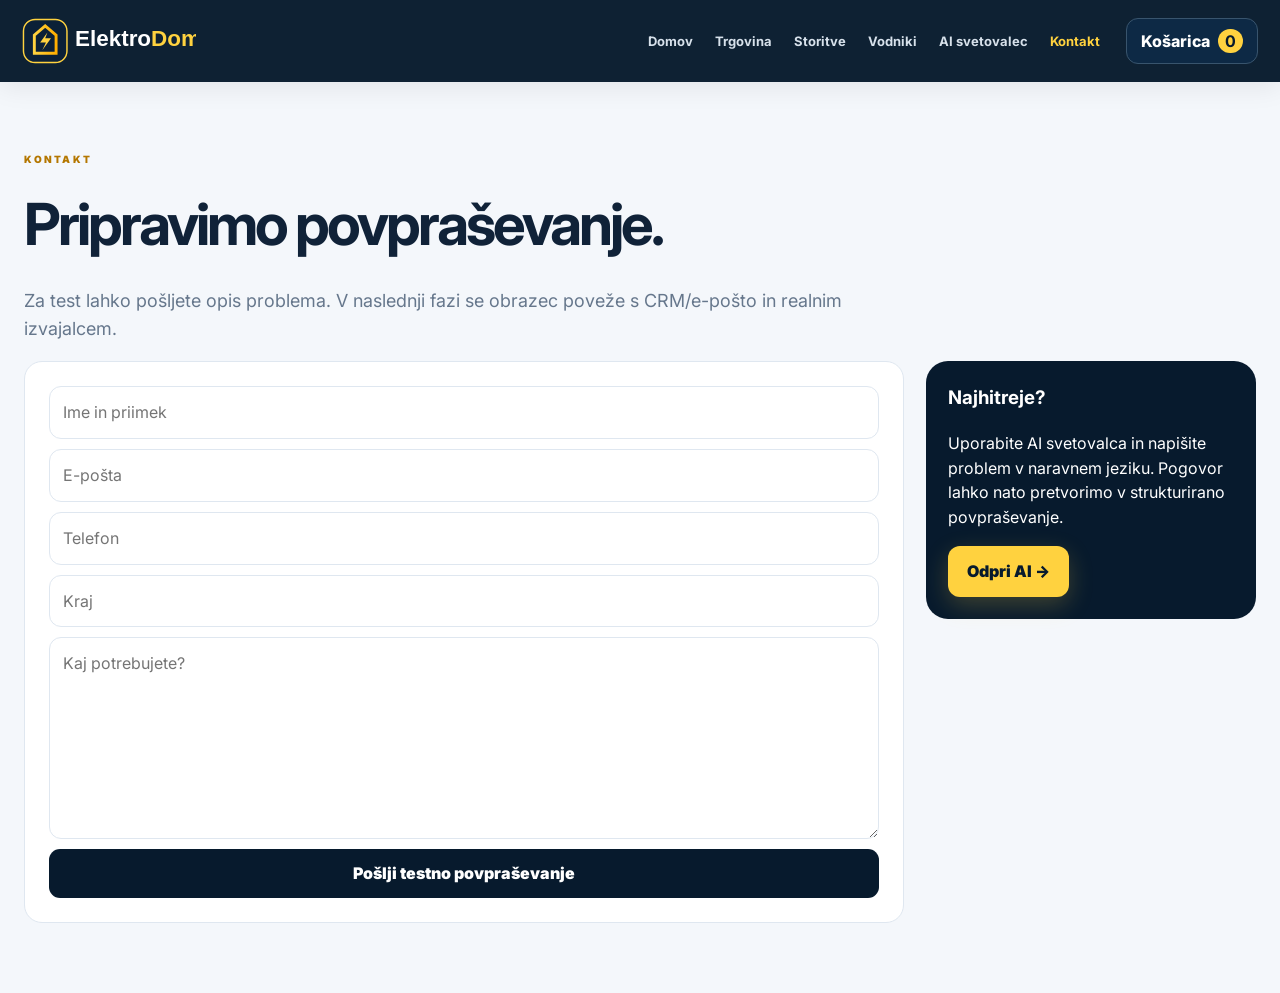
==== kontakt.html @ d9be1b2b "Add files via upload" ====
<!doctype html><html lang="sl"><head><meta charset="utf-8"><meta name="viewport" content="width=device-width,initial-scale=1"><title>Kontakt in povpraševanje — ElektroDom</title><link rel="stylesheet" href="styles.css"></head><body><header class="nav"><a class="brand" href="index.html"><img src="logo.svg" alt="ElektroDom"></a><nav><a href="index.html">Domov</a><a href="trgovina.html">Trgovina</a><a href="storitve.html">Storitve</a><a href="vodniki.html">Vodniki</a><a href="svetovalec.html">AI svetovalec</a><a class="active" href="kontakt.html">Kontakt</a></nav><button class="cartbtn" id="cartButton">Košarica <b id="cartCount">0</b></button></header><main class="page"><div class="eyebrow">KONTAKT</div><h1>Pripravimo povpraševanje.</h1><p class="lead">Za test lahko pošljete opis problema. V naslednji fazi se obrazec poveže s CRM/e-pošto in realnim izvajalcem.</p><div class="assistant-wrap"><form id="leadForm" class="leadbox"><input placeholder="Ime in priimek" required><input type="email" placeholder="E-pošta" required><input placeholder="Telefon"><input placeholder="Kraj"><textarea id="description" rows="7" placeholder="Kaj potrebujete?"></textarea><button>Pošlji testno povpraševanje</button><div id="leadResult" hidden></div></form><aside class="sidebox"><h3>Najhitreje?</h3><p>Uporabite AI svetovalca in napišite problem v naravnem jeziku. Pogovor lahko nato pretvorimo v strukturirano povpraševanje.</p><a class="btn primary" href="svetovalec.html">Odpri AI →</a></aside></div></main><div id="cartModal" class="modal hidden"><div class="modalbox"><button class="close" id="closeCart">×</button><h2>Košarica</h2><div id="cartItems"></div><div class="total">Skupaj <b id="cartTotal">0,00 €</b></div></div></div><div id="toast" class="toast"></div><script type="module" src="app.js"></script></body></html>
---- styles.css ----
@import url('https://fonts.googleapis.com/css2?family=Inter:wght@400;500;600;700;800;900&display=swap');
:root{--navy:#071a2d;--navy2:#0d2945;--yellow:#ffd23f;--yellow2:#ffb800;--ink:#102238;--muted:#66778c;--bg:#f4f7fb;--card:#fff;--line:#dfe7f0;--green:#16a56b;--red:#d64545;--shadow:0 18px 50px rgba(7,26,45,.10)}*{box-sizing:border-box}html{scroll-behavior:smooth}body{margin:0;font-family:Inter,system-ui,-apple-system,BlinkMacSystemFont,"Segoe UI",sans-serif;color:var(--ink);background:var(--bg);line-height:1.55}a{text-decoration:none;color:inherit}button,input,textarea{font:inherit}.nav{height:82px;background:rgba(7,26,45,.97);color:#fff;display:flex;align-items:center;padding:0 max(22px,calc((100% - 1280px)/2));gap:26px;position:sticky;top:0;z-index:30;box-shadow:0 5px 25px rgba(0,0,0,.08)}.brand{display:flex;align-items:center;gap:10px;font-weight:900;font-size:20px;white-space:nowrap}.brand img{width:174px;height:auto}.logo{width:42px;height:42px;border-radius:13px;background:#0b2945;color:var(--yellow);display:grid;place-items:center;font-weight:900;border:1px solid #31506d}.brand>span:last-child>span{color:var(--yellow)}.brand small{display:block;font-size:8px;letter-spacing:1.5px;color:#9fb0c1;font-weight:700}nav{display:flex;gap:22px;margin-left:auto}nav a{font-size:13px;color:#d7e1eb;font-weight:700}nav a:hover,nav a.active{color:var(--yellow)}.cartbtn{border:1px solid #38546d;background:#0d2945;color:#fff;padding:10px 14px;border-radius:12px;font-weight:800;cursor:pointer}.cartbtn b{background:var(--yellow);color:#071a2d;border-radius:20px;padding:2px 7px;margin-left:5px}.hero{max-width:1280px;margin:auto;padding:80px 24px 72px;display:grid;grid-template-columns:1.1fr .9fr;gap:54px;align-items:center}.eyebrow{font-size:10px;letter-spacing:2.1px;font-weight:900;color:#b47700;margin-bottom:12px}.hero h1{font-size:clamp(46px,6vw,78px);line-height:1;letter-spacing:-4px;margin:0 0 24px}.hero h1 em{font-style:normal;color:#e5a500}.hero p{font-size:18px;color:var(--muted);max-width:690px}.actions{display:flex;gap:12px;margin:30px 0}.btn{display:inline-flex;align-items:center;justify-content:center;padding:13px 19px;border-radius:12px;font-weight:900}.primary{background:var(--yellow);color:#071a2d;box-shadow:0 8px 25px rgba(255,210,63,.22)}.ghost{background:#fff;border:1px solid var(--line)}.trust{display:flex;gap:20px;color:#52667b;font-size:12px;font-weight:800}.hero-card{background:linear-gradient(145deg,#09233c,#102f4e);color:#fff;border-radius:28px;padding:30px;box-shadow:var(--shadow);border:1px solid #274965}.mini-label{font-size:10px;letter-spacing:2px;color:var(--yellow);font-weight:900}.hero-card>p{font-size:20px;color:#fff}.ai-answer{background:#f4f8fc;color:#19324c;border-radius:16px;padding:18px;margin:20px 0}.ai-answer b{color:#b47700}.hero-card a{color:var(--yellow);font-weight:900}.stats{background:var(--navy);color:#fff;display:grid;grid-template-columns:repeat(4,1fr);padding:28px max(24px,calc((100% - 1280px)/2));gap:20px}.stats div{display:flex;flex-direction:column}.stats b{color:var(--yellow);font-size:12px}.stats span{font-weight:800}.section{max-width:1280px;margin:auto;padding:78px 24px}.section-head{display:flex;justify-content:space-between;align-items:end;margin-bottom:28px}.section-head h2,.dark-section h2{font-size:42px;letter-spacing:-1.5px;margin:0}.section-head>a{font-weight:900}.cards{display:grid;gap:18px}.four{grid-template-columns:repeat(4,1fr)}.cards article{background:var(--card);border:1px solid var(--line);border-radius:20px;padding:24px;min-height:190px;box-shadow:0 6px 25px rgba(7,26,45,.04)}.cards span{font-size:30px}.cards h3{margin:14px 0 7px}.cards p{color:var(--muted);margin:0}.dark-section{background:var(--navy);color:#fff;padding:78px max(24px,calc((100% - 1280px)/2));display:grid;grid-template-columns:1fr 1fr;gap:70px}.dark-section p{color:#b8c6d4;max-width:650px}.safety-list{display:grid;gap:12px}.safety-list div{display:grid;grid-template-columns:40px 1fr;gap:8px;border-bottom:1px solid #29445c;padding:14px 0;color:var(--yellow)}.safety-list b{color:#fff}.safety-list span{grid-column:2;color:#94a9bd}.guides{display:grid;grid-template-columns:repeat(3,1fr);gap:18px}.guides a{background:#fff;border:1px solid var(--line);border-radius:18px;padding:24px;display:flex;flex-direction:column;gap:8px;box-shadow:0 6px 25px rgba(7,26,45,.04)}.guides span{color:var(--muted);font-size:14px}footer{background:var(--navy);color:#b8c6d4;padding:42px max(24px,calc((100% - 1280px)/2));display:flex;justify-content:space-between;gap:30px;border-top:1px solid #173650}footer b{color:#fff;font-size:20px}footer div:nth-child(2){display:flex;gap:20px}footer a{color:#fff;font-weight:700}.modal{position:fixed;inset:0;background:#0008;display:grid;place-items:center;z-index:50}.hidden{display:none!important}.modalbox{width:min(540px,calc(100% - 30px));background:#fff;border-radius:22px;padding:28px;position:relative;box-shadow:var(--shadow)}.close{position:absolute;right:18px;top:14px;border:0;background:none;font-size:28px}.cart-row{display:flex;justify-content:space-between;gap:10px;padding:12px 0;border-bottom:1px solid var(--line)}.cart-row button{border:0;background:none}.total{display:flex;justify-content:space-between;padding:20px 0;font-size:18px}.toast{position:fixed;bottom:25px;right:25px;background:var(--navy);color:#fff;padding:13px 18px;border-radius:12px;opacity:0;transform:translateY(10px);transition:.2s;z-index:60}.toast.show{opacity:1;transform:none}.page{max-width:1280px;margin:auto;padding:70px 24px}.page h1{font-size:58px;letter-spacing:-3px;margin:0 0 14px}.page>p.lead{color:var(--muted);font-size:18px;max-width:850px}.catalog-tools{display:flex;gap:10px;margin:30px 0}.catalog-tools input,.chat-input input,.leadbox input,.leadbox textarea{width:100%;border:1px solid var(--line);border-radius:12px;padding:13px;background:#fff}.product-grid{display:grid;grid-template-columns:repeat(4,1fr);gap:18px}.product{background:#fff;border:1px solid var(--line);border-radius:18px;padding:18px;box-shadow:0 6px 25px rgba(7,26,45,.04)}.product-icon{height:125px;border-radius:14px;background:linear-gradient(135deg,#edf3f8,#f9fbfd);display:grid;place-items:center;font-size:45px}.tag{font-size:11px;color:#9a6700;font-weight:900;margin-top:14px}.product h3{margin:5px 0}.product p{font-size:13px;color:var(--muted);min-height:60px}.product-bottom{display:flex;justify-content:space-between;align-items:center}.product-bottom button,.rec button{border:0;background:var(--navy);color:#fff;border-radius:9px;padding:9px 12px;font-weight:800}.spec{display:inline-block;background:#eef2f7;border-radius:8px;padding:3px 7px;font-size:11px;margin-right:4px}.assistant-wrap{display:grid;grid-template-columns:1fr 330px;gap:22px}.chatbox{background:#fff;border:1px solid var(--line);border-radius:22px;overflow:hidden;box-shadow:var(--shadow)}.chat-head{background:linear-gradient(120deg,var(--navy),#123957);color:#fff;padding:20px}.chat-head b{color:var(--yellow)}.chat-messages{height:520px;overflow:auto;padding:22px;background:#f8fafc}.msg{max-width:84%;padding:13px 16px;border-radius:17px;margin:10px 0;white-space:normal}.msg.bot{background:#fff;border:1px solid var(--line)}.msg.user{background:var(--navy);color:#fff;margin-left:auto}.chat-input{display:flex;gap:8px;padding:14px;border-top:1px solid var(--line)}.chat-input button{border:0;background:var(--yellow);color:var(--navy);border-radius:12px;padding:0 18px;font-weight:900}.sidebox{background:var(--navy);color:#fff;border-radius:22px;padding:22px;height:max-content}.sidebox h3{margin-top:0}.sidebox button{display:block;width:100%;text-align:left;margin:8px 0;padding:11px;border-radius:10px;border:1px solid #31516b;background:#102e49;color:#fff;cursor:pointer}.recommendations{padding:0 22px 22px}.rec-title{font-weight:900;margin-bottom:10px}.rec{display:grid;grid-template-columns:32px 1fr auto auto;align-items:center;gap:10px;padding:12px;border:1px solid var(--line);border-radius:13px;margin-top:8px;background:#fff}.rec small{display:block;color:var(--muted)}.state{font-size:11px;color:#94a9bd;margin-top:8px}.leadbox{background:#fff;border:1px solid var(--line);padding:24px;border-radius:18px;display:grid;gap:10px}.leadbox button{padding:12px;border:0;border-radius:11px;background:var(--navy);color:#fff;font-weight:900}.service-grid,.guide-grid{display:grid;grid-template-columns:repeat(3,1fr);gap:18px}.service,.guide{background:#fff;border:1px solid var(--line);border-radius:18px;padding:25px;box-shadow:0 6px 25px rgba(7,26,45,.04)}.service h3,.guide h3{margin-top:0}.category-strip{display:grid;grid-template-columns:repeat(6,1fr);gap:12px}.category-strip a{background:#fff;border:1px solid var(--line);border-radius:16px;padding:18px;font-weight:800;box-shadow:0 5px 18px rgba(7,26,45,.04)}.category-strip span{display:block;font-size:26px;margin-bottom:8px}.feature-row{display:grid;grid-template-columns:repeat(5,1fr);gap:12px;background:#fff;border:1px solid var(--line);border-radius:20px;padding:12px}.feature-row div{padding:14px;border-right:1px solid var(--line)}.feature-row div:last-child{border:0}.feature-row b{display:block}.feature-row span{font-size:12px;color:var(--muted)}.brand-logo{width:200px;height:auto}.ai-floating{position:fixed;right:22px;bottom:22px;z-index:25;background:var(--yellow);color:var(--navy);border:0;border-radius:999px;padding:14px 18px;font-weight:900;box-shadow:0 12px 35px rgba(7,26,45,.22)}@media(max-width:1000px){nav{display:none}.hero,.dark-section,.assistant-wrap{grid-template-columns:1fr}.four,.product-grid{grid-template-columns:repeat(2,1fr)}.guides,.service-grid,.guide-grid{grid-template-columns:1fr}.stats{grid-template-columns:repeat(2,1fr)}.category-strip{grid-template-columns:repeat(3,1fr)}.feature-row{grid-template-columns:repeat(2,1fr)}}@media(max-width:600px){.four,.product-grid,.category-strip{grid-template-columns:1fr}.hero{padding-top:50px}.hero h1{font-size:48px}.trust{flex-direction:column;gap:5px}.stats{grid-template-columns:1fr}.section-head{display:block}.section-head>a{display:inline-block;margin-top:15px}.feature-row{grid-template-columns:1fr}.feature-row div{border-right:0;border-bottom:1px solid var(--line)}.page h1{font-size:45px}}
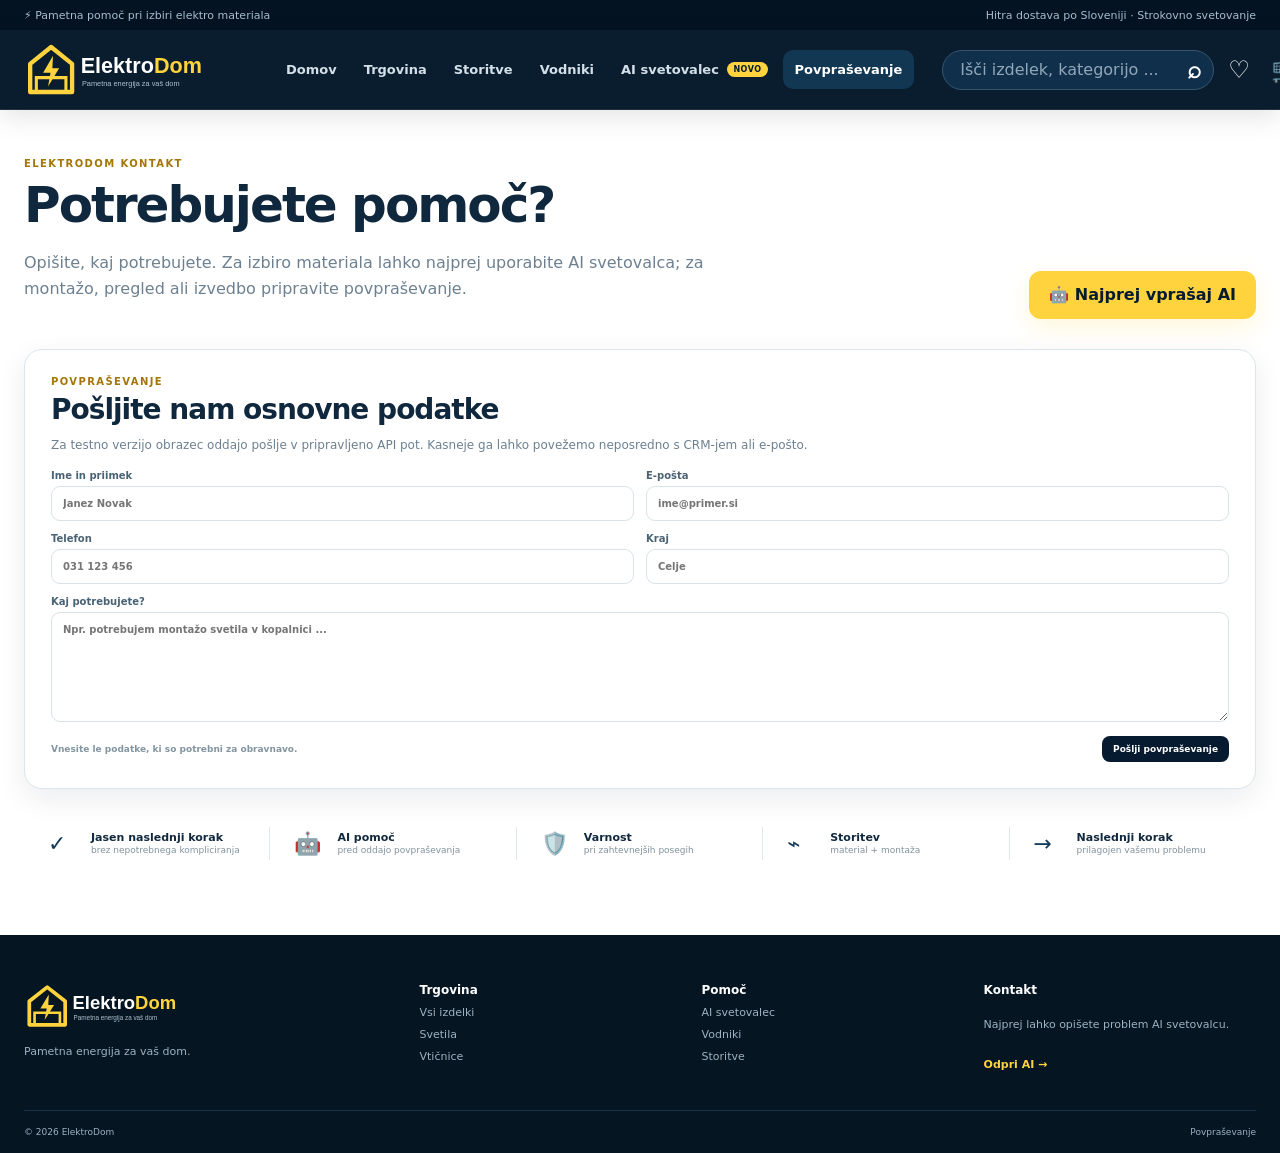
==== commit c0fb92da: "Add files via upload" ====
--- a/kontakt.html
+++ b/kontakt.html
@@ -1 +1 @@
-<!doctype html><html lang="sl"><head><meta charset="utf-8"><meta name="viewport" content="width=device-width,initial-scale=1"><title>Kontakt in povpraševanje — ElektroDom</title><link rel="stylesheet" href="styles.css"></head><body><header class="nav"><a class="brand" href="index.html"><img src="logo.svg" alt="ElektroDom"></a><nav><a href="index.html">Domov</a><a href="trgovina.html">Trgovina</a><a href="storitve.html">Storitve</a><a href="vodniki.html">Vodniki</a><a href="svetovalec.html">AI svetovalec</a><a class="active" href="kontakt.html">Kontakt</a></nav><button class="cartbtn" id="cartButton">Košarica <b id="cartCount">0</b></button></header><main class="page"><div class="eyebrow">KONTAKT</div><h1>Pripravimo povpraševanje.</h1><p class="lead">Za test lahko pošljete opis problema. V naslednji fazi se obrazec poveže s CRM/e-pošto in realnim izvajalcem.</p><div class="assistant-wrap"><form id="leadForm" class="leadbox"><input placeholder="Ime in priimek" required><input type="email" placeholder="E-pošta" required><input placeholder="Telefon"><input placeholder="Kraj"><textarea id="description" rows="7" placeholder="Kaj potrebujete?"></textarea><button>Pošlji testno povpraševanje</button><div id="leadResult" hidden></div></form><aside class="sidebox"><h3>Najhitreje?</h3><p>Uporabite AI svetovalca in napišite problem v naravnem jeziku. Pogovor lahko nato pretvorimo v strukturirano povpraševanje.</p><a class="btn primary" href="svetovalec.html">Odpri AI →</a></aside></div></main><div id="cartModal" class="modal hidden"><div class="modalbox"><button class="close" id="closeCart">×</button><h2>Košarica</h2><div id="cartItems"></div><div class="total">Skupaj <b id="cartTotal">0,00 €</b></div></div></div><div id="toast" class="toast"></div><script type="module" src="app.js"></script></body></html>
+<!doctype html><html lang="sl"><head><meta charset="utf-8"><meta name="viewport" content="width=device-width,initial-scale=1"><title>Povpraševanje | ElektroDom</title><link rel="stylesheet" href="styles.css"></head><body><div class="topline"><div class="shell topinner"><span>⚡ Pametna pomoč pri izbiri elektro materiala</span><span>Hitra dostava po Sloveniji · Strokovno svetovanje</span></div></div><header class="site-header"><div class="shell header-inner"><a class="brand" href="index.html"><img src="logo.svg" alt="ElektroDom"></a><nav class="mainnav"><a href="index.html">Domov</a><a href="trgovina.html">Trgovina</a><a href="storitve.html">Storitve</a><a href="vodniki.html">Vodniki</a><a class="ai-nav" href="svetovalec.html">AI svetovalec <b>NOVO</b></a><a class="active" href="kontakt.html">Povpraševanje</a></nav><div class="header-actions"><button class="search-mini" onclick="location.href='trgovina.html'"><span>Išči izdelek, kategorijo ...</span><strong>⌕</strong></button><button class="icon-btn">♡</button><button class="cart-icon" id="cartButton">🛒<b id="cartCount">0</b></button><button class="mobile-menu">☰</button></div></div></header><main class="shell page-wrap"><div class="page-hero"><div><div class="modal-kicker">ELEKTRODOM KONTAKT</div><h1>Potrebujete pomoč?</h1><p class="lead">Opišite, kaj potrebujete. Za izbiro materiala lahko najprej uporabite AI svetovalca; za montažo, pregled ali izvedbo pripravite povpraševanje.</p></div><a class="btn btn-yellow" href="svetovalec.html">🤖 Najprej vprašaj AI</a></div><section class="leadbox" style="margin-top:0"><div><div class="modal-kicker">POVPRAŠEVANJE</div><h2>Pošljite nam osnovne podatke</h2><p>Za testno verzijo obrazec oddajo pošlje v pripravljeno API pot. Kasneje ga lahko povežemo neposredno s CRM-jem ali e-pošto.</p></div><form id="contactForm"><div class="lead-grid"><label>Ime in priimek<input id="contactName" required placeholder="Janez Novak"></label><label>E-pošta<input id="contactEmail" type="email" required placeholder="ime@primer.si"></label><label>Telefon<input id="contactPhone" placeholder="031 123 456"></label><label>Kraj<input id="contactLocation" placeholder="Celje"></label></div><label>Kaj potrebujete?<textarea id="contactNote" rows="6" required placeholder="Npr. potrebujem montažo svetila v kopalnici ..."></textarea><div class="lead-submit"><span>Vnesite le podatke, ki so potrebni za obravnavo.</span><button class="dark-btn" id="contactSubmit">Pošlji povpraševanje</button></div><div id="contactResult" hidden></div></form></section><section class="trust-section" style="padding-bottom:0"><div class="trust-item"><span>✓</span><b>Jasen naslednji korak</b><small>brez nepotrebnega kompliciranja</small></div><div class="trust-item"><span>🤖</span><b>AI pomoč</b><small>pred oddajo povpraševanja</small></div><div class="trust-item"><span>🛡️</span><b>Varnost</b><small>pri zahtevnejših posegih</small></div><div class="trust-item"><span>⌁</span><b>Storitev</b><small>material + montaža</small></div><div class="trust-item"><span>→</span><b>Naslednji korak</b><small>prilagojen vašemu problemu</small></div></section></main><footer class="footer"><div class="shell footer-grid"><div><img src="logo.svg" class="footer-logo" alt="ElektroDom"><p>Pametna energija za vaš dom.</p></div><div><b>Trgovina</b><a href="trgovina.html">Vsi izdelki</a><a href="trgovina.html?cat=Svetila">Svetila</a><a href="trgovina.html?cat=Vtičnice">Vtičnice</a></div><div><b>Pomoč</b><a href="svetovalec.html">AI svetovalec</a><a href="vodniki.html">Vodniki</a><a href="storitve.html">Storitve</a></div><div><b>Kontakt</b><p>Najprej lahko opišete problem AI svetovalcu.</p><a class="footer-cta" href="svetovalec.html">Odpri AI →</a></div></div><div class="shell footer-bottom"><span>© 2026 ElektroDom</span><span>Povpraševanje</span></div></footer><div id="cartModal" class="modal hidden"><div class="modalbox cartbox"><button class="close" id="closeCart">×</button><h2>Košarica</h2><div id="cartItems"></div><div class="total"><span>Skupaj</span><b id="cartTotal">0,00 €</b></div></div></div><div id="toast" class="toast"></div><script type="module" src="app.js"></script></body></html>
--- a/styles.css
+++ b/styles.css
@@ -1,2 +1,5 @@
-@import url('https://fonts.googleapis.com/css2?family=Inter:wght@400;500;600;700;800;900&display=swap');
-:root{--navy:#071a2d;--navy2:#0d2945;--yellow:#ffd23f;--yellow2:#ffb800;--ink:#102238;--muted:#66778c;--bg:#f4f7fb;--card:#fff;--line:#dfe7f0;--green:#16a56b;--red:#d64545;--shadow:0 18px 50px rgba(7,26,45,.10)}*{box-sizing:border-box}html{scroll-behavior:smooth}body{margin:0;font-family:Inter,system-ui,-apple-system,BlinkMacSystemFont,"Segoe UI",sans-serif;color:var(--ink);background:var(--bg);line-height:1.55}a{text-decoration:none;color:inherit}button,input,textarea{font:inherit}.nav{height:82px;background:rgba(7,26,45,.97);color:#fff;display:flex;align-items:center;padding:0 max(22px,calc((100% - 1280px)/2));gap:26px;position:sticky;top:0;z-index:30;box-shadow:0 5px 25px rgba(0,0,0,.08)}.brand{display:flex;align-items:center;gap:10px;font-weight:900;font-size:20px;white-space:nowrap}.brand img{width:174px;height:auto}.logo{width:42px;height:42px;border-radius:13px;background:#0b2945;color:var(--yellow);display:grid;place-items:center;font-weight:900;border:1px solid #31506d}.brand>span:last-child>span{color:var(--yellow)}.brand small{display:block;font-size:8px;letter-spacing:1.5px;color:#9fb0c1;font-weight:700}nav{display:flex;gap:22px;margin-left:auto}nav a{font-size:13px;color:#d7e1eb;font-weight:700}nav a:hover,nav a.active{color:var(--yellow)}.cartbtn{border:1px solid #38546d;background:#0d2945;color:#fff;padding:10px 14px;border-radius:12px;font-weight:800;cursor:pointer}.cartbtn b{background:var(--yellow);color:#071a2d;border-radius:20px;padding:2px 7px;margin-left:5px}.hero{max-width:1280px;margin:auto;padding:80px 24px 72px;display:grid;grid-template-columns:1.1fr .9fr;gap:54px;align-items:center}.eyebrow{font-size:10px;letter-spacing:2.1px;font-weight:900;color:#b47700;margin-bottom:12px}.hero h1{font-size:clamp(46px,6vw,78px);line-height:1;letter-spacing:-4px;margin:0 0 24px}.hero h1 em{font-style:normal;color:#e5a500}.hero p{font-size:18px;color:var(--muted);max-width:690px}.actions{display:flex;gap:12px;margin:30px 0}.btn{display:inline-flex;align-items:center;justify-content:center;padding:13px 19px;border-radius:12px;font-weight:900}.primary{background:var(--yellow);color:#071a2d;box-shadow:0 8px 25px rgba(255,210,63,.22)}.ghost{background:#fff;border:1px solid var(--line)}.trust{display:flex;gap:20px;color:#52667b;font-size:12px;font-weight:800}.hero-card{background:linear-gradient(145deg,#09233c,#102f4e);color:#fff;border-radius:28px;padding:30px;box-shadow:var(--shadow);border:1px solid #274965}.mini-label{font-size:10px;letter-spacing:2px;color:var(--yellow);font-weight:900}.hero-card>p{font-size:20px;color:#fff}.ai-answer{background:#f4f8fc;color:#19324c;border-radius:16px;padding:18px;margin:20px 0}.ai-answer b{color:#b47700}.hero-card a{color:var(--yellow);font-weight:900}.stats{background:var(--navy);color:#fff;display:grid;grid-template-columns:repeat(4,1fr);padding:28px max(24px,calc((100% - 1280px)/2));gap:20px}.stats div{display:flex;flex-direction:column}.stats b{color:var(--yellow);font-size:12px}.stats span{font-weight:800}.section{max-width:1280px;margin:auto;padding:78px 24px}.section-head{display:flex;justify-content:space-between;align-items:end;margin-bottom:28px}.section-head h2,.dark-section h2{font-size:42px;letter-spacing:-1.5px;margin:0}.section-head>a{font-weight:900}.cards{display:grid;gap:18px}.four{grid-template-columns:repeat(4,1fr)}.cards article{background:var(--card);border:1px solid var(--line);border-radius:20px;padding:24px;min-height:190px;box-shadow:0 6px 25px rgba(7,26,45,.04)}.cards span{font-size:30px}.cards h3{margin:14px 0 7px}.cards p{color:var(--muted);margin:0}.dark-section{background:var(--navy);color:#fff;padding:78px max(24px,calc((100% - 1280px)/2));display:grid;grid-template-columns:1fr 1fr;gap:70px}.dark-section p{color:#b8c6d4;max-width:650px}.safety-list{display:grid;gap:12px}.safety-list div{display:grid;grid-template-columns:40px 1fr;gap:8px;border-bottom:1px solid #29445c;padding:14px 0;color:var(--yellow)}.safety-list b{color:#fff}.safety-list span{grid-column:2;color:#94a9bd}.guides{display:grid;grid-template-columns:repeat(3,1fr);gap:18px}.guides a{background:#fff;border:1px solid var(--line);border-radius:18px;padding:24px;display:flex;flex-direction:column;gap:8px;box-shadow:0 6px 25px rgba(7,26,45,.04)}.guides span{color:var(--muted);font-size:14px}footer{background:var(--navy);color:#b8c6d4;padding:42px max(24px,calc((100% - 1280px)/2));display:flex;justify-content:space-between;gap:30px;border-top:1px solid #173650}footer b{color:#fff;font-size:20px}footer div:nth-child(2){display:flex;gap:20px}footer a{color:#fff;font-weight:700}.modal{position:fixed;inset:0;background:#0008;display:grid;place-items:center;z-index:50}.hidden{display:none!important}.modalbox{width:min(540px,calc(100% - 30px));background:#fff;border-radius:22px;padding:28px;position:relative;box-shadow:var(--shadow)}.close{position:absolute;right:18px;top:14px;border:0;background:none;font-size:28px}.cart-row{display:flex;justify-content:space-between;gap:10px;padding:12px 0;border-bottom:1px solid var(--line)}.cart-row button{border:0;background:none}.total{display:flex;justify-content:space-between;padding:20px 0;font-size:18px}.toast{position:fixed;bottom:25px;right:25px;background:var(--navy);color:#fff;padding:13px 18px;border-radius:12px;opacity:0;transform:translateY(10px);transition:.2s;z-index:60}.toast.show{opacity:1;transform:none}.page{max-width:1280px;margin:auto;padding:70px 24px}.page h1{font-size:58px;letter-spacing:-3px;margin:0 0 14px}.page>p.lead{color:var(--muted);font-size:18px;max-width:850px}.catalog-tools{display:flex;gap:10px;margin:30px 0}.catalog-tools input,.chat-input input,.leadbox input,.leadbox textarea{width:100%;border:1px solid var(--line);border-radius:12px;padding:13px;background:#fff}.product-grid{display:grid;grid-template-columns:repeat(4,1fr);gap:18px}.product{background:#fff;border:1px solid var(--line);border-radius:18px;padding:18px;box-shadow:0 6px 25px rgba(7,26,45,.04)}.product-icon{height:125px;border-radius:14px;background:linear-gradient(135deg,#edf3f8,#f9fbfd);display:grid;place-items:center;font-size:45px}.tag{font-size:11px;color:#9a6700;font-weight:900;margin-top:14px}.product h3{margin:5px 0}.product p{font-size:13px;color:var(--muted);min-height:60px}.product-bottom{display:flex;justify-content:space-between;align-items:center}.product-bottom button,.rec button{border:0;background:var(--navy);color:#fff;border-radius:9px;padding:9px 12px;font-weight:800}.spec{display:inline-block;background:#eef2f7;border-radius:8px;padding:3px 7px;font-size:11px;margin-right:4px}.assistant-wrap{display:grid;grid-template-columns:1fr 330px;gap:22px}.chatbox{background:#fff;border:1px solid var(--line);border-radius:22px;overflow:hidden;box-shadow:var(--shadow)}.chat-head{background:linear-gradient(120deg,var(--navy),#123957);color:#fff;padding:20px}.chat-head b{color:var(--yellow)}.chat-messages{height:520px;overflow:auto;padding:22px;background:#f8fafc}.msg{max-width:84%;padding:13px 16px;border-radius:17px;margin:10px 0;white-space:normal}.msg.bot{background:#fff;border:1px solid var(--line)}.msg.user{background:var(--navy);color:#fff;margin-left:auto}.chat-input{display:flex;gap:8px;padding:14px;border-top:1px solid var(--line)}.chat-input button{border:0;background:var(--yellow);color:var(--navy);border-radius:12px;padding:0 18px;font-weight:900}.sidebox{background:var(--navy);color:#fff;border-radius:22px;padding:22px;height:max-content}.sidebox h3{margin-top:0}.sidebox button{display:block;width:100%;text-align:left;margin:8px 0;padding:11px;border-radius:10px;border:1px solid #31516b;background:#102e49;color:#fff;cursor:pointer}.recommendations{padding:0 22px 22px}.rec-title{font-weight:900;margin-bottom:10px}.rec{display:grid;grid-template-columns:32px 1fr auto auto;align-items:center;gap:10px;padding:12px;border:1px solid var(--line);border-radius:13px;margin-top:8px;background:#fff}.rec small{display:block;color:var(--muted)}.state{font-size:11px;color:#94a9bd;margin-top:8px}.leadbox{background:#fff;border:1px solid var(--line);padding:24px;border-radius:18px;display:grid;gap:10px}.leadbox button{padding:12px;border:0;border-radius:11px;background:var(--navy);color:#fff;font-weight:900}.service-grid,.guide-grid{display:grid;grid-template-columns:repeat(3,1fr);gap:18px}.service,.guide{background:#fff;border:1px solid var(--line);border-radius:18px;padding:25px;box-shadow:0 6px 25px rgba(7,26,45,.04)}.service h3,.guide h3{margin-top:0}.category-strip{display:grid;grid-template-columns:repeat(6,1fr);gap:12px}.category-strip a{background:#fff;border:1px solid var(--line);border-radius:16px;padding:18px;font-weight:800;box-shadow:0 5px 18px rgba(7,26,45,.04)}.category-strip span{display:block;font-size:26px;margin-bottom:8px}.feature-row{display:grid;grid-template-columns:repeat(5,1fr);gap:12px;background:#fff;border:1px solid var(--line);border-radius:20px;padding:12px}.feature-row div{padding:14px;border-right:1px solid var(--line)}.feature-row div:last-child{border:0}.feature-row b{display:block}.feature-row span{font-size:12px;color:var(--muted)}.brand-logo{width:200px;height:auto}.ai-floating{position:fixed;right:22px;bottom:22px;z-index:25;background:var(--yellow);color:var(--navy);border:0;border-radius:999px;padding:14px 18px;font-weight:900;box-shadow:0 12px 35px rgba(7,26,45,.22)}@media(max-width:1000px){nav{display:none}.hero,.dark-section,.assistant-wrap{grid-template-columns:1fr}.four,.product-grid{grid-template-columns:repeat(2,1fr)}.guides,.service-grid,.guide-grid{grid-template-columns:1fr}.stats{grid-template-columns:repeat(2,1fr)}.category-strip{grid-template-columns:repeat(3,1fr)}.feature-row{grid-template-columns:repeat(2,1fr)}}@media(max-width:600px){.four,.product-grid,.category-strip{grid-template-columns:1fr}.hero{padding-top:50px}.hero h1{font-size:48px}.trust{flex-direction:column;gap:5px}.stats{grid-template-columns:1fr}.section-head{display:block}.section-head>a{display:inline-block;margin-top:15px}.feature-row{grid-template-columns:1fr}.feature-row div{border-right:0;border-bottom:1px solid var(--line)}.page h1{font-size:45px}}
+:root{--navy:#061b30;--navy2:#0b2c49;--navy3:#123b5e;--yellow:#ffd33d;--yellow2:#ffbd13;--ink:#10283d;--muted:#6d8090;--line:#dbe5ed;--soft:#f4f7fa;--white:#fff;--green:#20b56b;--danger:#e85b55;--shadow:0 18px 50px rgba(7,28,47,.12);--shadow2:0 10px 30px rgba(7,28,47,.08);--r:18px;--shell:1320px}*{box-sizing:border-box}html{scroll-behavior:smooth}body{margin:0;color:var(--ink);font-family:Inter,ui-sans-serif,system-ui,-apple-system,BlinkMacSystemFont,"Segoe UI",Roboto,Arial,sans-serif;background:#fff}a{text-decoration:none;color:inherit}button,input,textarea,select{font:inherit}.shell{width:min(var(--shell),calc(100% - 48px));margin:auto}.topline{background:#041321;color:#a8bdcd;font-size:11px}.topinner{display:flex;justify-content:space-between;min-height:30px;align-items:center}.site-header{height:80px;background:rgba(5,25,43,.98);color:#fff;position:sticky;top:0;z-index:50;border-bottom:1px solid rgba(255,255,255,.09);box-shadow:0 8px 25px rgba(0,0,0,.1)}.header-inner{height:100%;display:flex;align-items:center;gap:28px}.brand{display:flex;align-items:center;flex:none}.brand img{width:222px;height:auto;display:block}.mainnav{display:flex;align-items:center;gap:3px;margin-left:auto}.mainnav>a{color:#d4e0e8;font-size:13px;font-weight:750;padding:12px 12px;border-radius:10px;white-space:nowrap}.mainnav>a:hover,.mainnav>a.active{background:#123752;color:#fff}.mainnav span{color:#94a9b9;font-size:12px}.ai-nav{position:relative}.ai-nav b{font-size:8px;letter-spacing:.5px;background:var(--yellow);color:var(--navy);border-radius:999px;padding:3px 6px;margin-left:4px;vertical-align:2px}.header-actions{display:flex;align-items:center;gap:7px}.search-mini{height:40px;width:272px;border:1px solid #35546d;border-radius:999px;background:#102f4b;color:#91a8ba;padding:0 12px 0 17px;display:flex;align-items:center;justify-content:space-between;cursor:pointer}.search-mini strong{font-size:24px;line-height:1;color:#fff}.icon-btn,.cart-icon,.mobile-menu{background:none;border:0;color:#fff;cursor:pointer;font-size:24px;position:relative;padding:7px}.cart-icon b{position:absolute;right:-2px;top:-1px;background:var(--yellow);color:var(--navy);font-size:10px;min-width:18px;height:18px;border-radius:50%;display:grid;place-items:center}.mobile-menu{display:none}.hero-premium{position:relative;min-height:430px;background:var(--navy);overflow:hidden;color:#fff}.hero-bg{position:absolute;inset:0;background-image:linear-gradient(90deg,rgba(3,18,31,.97) 0%,rgba(3,20,34,.91) 35%,rgba(4,21,36,.35) 66%,rgba(4,18,31,.3) 100%),url('hero-house.svg');background-size:cover;background-position:center;filter:saturate(.92)}.hero-grid{position:relative;min-height:430px;display:grid;grid-template-columns:1.05fr .72fr;align-items:center;gap:70px;padding:52px 0}.hero-copy{max-width:650px}.crumb{font-size:11px;letter-spacing:.8px;color:#a7bfd0;font-weight:800;margin-bottom:16px}.crumb i{font-style:normal;color:var(--yellow);margin:0 5px}.hero-copy h1{font-size:clamp(42px,5.1vw,69px);line-height:1.02;letter-spacing:-3px;margin:0 0 18px}.hero-copy h1 em{font-style:normal;color:var(--yellow)}.hero-copy>p{max-width:590px;color:#d8e4ec;font-size:17px;line-height:1.55;margin:0}.hero-buttons{display:flex;align-items:center;gap:22px;margin-top:27px}.btn{display:inline-flex;align-items:center;justify-content:center;border:0;cursor:pointer;font-weight:850;border-radius:12px;min-height:48px;padding:0 20px}.btn-yellow{background:var(--yellow);color:var(--navy);box-shadow:0 9px 25px rgba(255,211,61,.18)}.btn-yellow:hover{background:#ffe071;transform:translateY(-1px)}.btn.full{width:100%}.text-btn{font-size:13px;font-weight:800;color:#fff}.text-btn span{color:var(--yellow);margin-left:7px}.hero-benefits{display:grid;gap:12px;align-self:center}.hero-benefits>div{display:flex;align-items:center;gap:14px}.hero-benefits>div>span{width:40px;height:40px;border:1px solid #d7ad31;border-radius:50%;display:grid;place-items:center;color:var(--yellow);font-size:19px}.hero-benefits p{margin:0;display:grid;gap:2px}.hero-benefits b{font-size:13px}.hero-benefits small{font-size:11px;color:#abc0cf}.hero-ai-chip{position:absolute;right:1%;bottom:22px;background:#0c385a;color:#fff;border:1px solid #3d6681;border-radius:999px;padding:8px 14px;display:flex;align-items:center;gap:8px;box-shadow:var(--shadow2)}.hero-ai-chip span{font-size:20px}.hero-ai-chip b{font-size:11px}.hero-ai-chip small{font-size:10px;color:#a9c2d2}.hero-ai-chip i{font-style:normal;color:var(--yellow);font-size:16px}.category-section{display:grid;grid-template-columns:repeat(6,1fr);gap:12px;padding-top:22px;padding-bottom:24px}.category-card{background:#fff;border:1px solid #dce5ec;border-radius:14px;overflow:hidden;box-shadow:0 7px 20px rgba(10,35,55,.06);transition:.2s}.category-card:hover{transform:translateY(-3px);box-shadow:var(--shadow)}.cat-image{height:104px;position:relative;overflow:hidden;background:linear-gradient(135deg,#eef3f6,#cdd9e1)}.cat-image:after{content:"";position:absolute;inset:20px;background:rgba(255,255,255,.4);border-radius:20px;filter:blur(1px)}.cat-light{background:radial-gradient(circle at 35% 45%,#fff 0 12%,#f8d879 13% 18%,transparent 19%),radial-gradient(circle at 68% 38%,#fff 0 10%,#e7c45f 11% 16%,transparent 17%),linear-gradient(135deg,#5d6972,#d9dde0)}.cat-socket{background:linear-gradient(145deg,#eef1f3,#bcc6ce)}.cat-socket:after{width:110px;height:72px;left:50%;top:50%;transform:translate(-50%,-50%);border-radius:10px;background:#fff;box-shadow:0 8px 15px #65727c55}.cat-protect{background:linear-gradient(145deg,#aeb8bf,#eceff0)}.cat-protect:after{left:50%;top:50%;transform:translate(-50%,-50%);width:125px;height:75px;background:repeating-linear-gradient(90deg,#fff 0 12px,#a4adb2 13px 16px);border-radius:7px}.cat-cable{background:linear-gradient(145deg,#5d8198,#dbe8ee)}.cat-cable:after{border:9px solid #0d6797;border-radius:50%;width:70px;height:70px;left:30%;top:14px;background:none}.cat-tools{background:linear-gradient(145deg,#d6d9db,#65717a)}.cat-tools:after{width:135px;height:22px;left:22px;top:45px;background:#f04c38;border-radius:7px;transform:rotate(-18deg)}.cat-service{background:linear-gradient(145deg,#71818b,#dce3e6)}.cat-service:after{width:100px;height:30px;left:32px;top:43px;background:#ffd33d;border-radius:6px;transform:rotate(-22deg)}.category-card>div:last-child{padding:12px 14px 14px;position:relative}.category-card b{display:block;font-size:13px}.category-card small{display:block;color:#718492;font-size:10px;margin-top:4px}.category-card span{position:absolute;right:14px;bottom:14px;color:#31536c;font-weight:900}.quickbar{background:#f5f8fa;border:1px solid #e0e8ee;border-radius:16px;display:grid;grid-template-columns:repeat(5,1fr);margin-bottom:58px;box-shadow:0 5px 18px rgba(9,35,55,.04)}.quickbar a{display:flex;align-items:center;gap:11px;padding:17px 19px;border-right:1px solid #dce5ec}.quickbar a:last-child{border:0}.quickbar span{font-size:25px;color:#173c58}.quickbar b,.quickbar small{display:block}.quickbar b{font-size:12px}.quickbar small{font-size:10px;color:#78909f;margin-top:3px}.products-home{padding-bottom:65px}.section-title{display:flex;justify-content:space-between;align-items:end;margin-bottom:20px}.section-title small,.ai-banner small,.modal-kicker{font-size:10px;letter-spacing:1.4px;font-weight:900;color:#a47608}.section-title h2{font-size:30px;letter-spacing:-1.2px;margin:5px 0 0}.section-title>a{font-size:12px;font-weight:850;color:#315671}.product-row{display:grid;grid-template-columns:repeat(5,1fr);gap:15px}.product{position:relative;background:#fff;border:1px solid #dde6ec;border-radius:16px;padding:12px;box-shadow:0 6px 20px rgba(9,35,55,.045);transition:.2s}.product:hover{transform:translateY(-3px);box-shadow:var(--shadow)}.product-icon{height:142px;border-radius:11px;background:linear-gradient(145deg,#f3f6f8,#dfe8ed);display:grid;place-items:center;font-size:54px;margin-bottom:12px}.product:nth-child(1) .product-icon{background:radial-gradient(circle,#fff 0 25%,#f0d36b 26% 33%,#e8eef1 34%)}.product:nth-child(2) .product-icon{background:linear-gradient(145deg,#222d35,#b4bec4)}.product:nth-child(3) .product-icon{background:linear-gradient(145deg,#fff,#d9e1e5)}.product:nth-child(4) .product-icon{background:linear-gradient(145deg,#eef2f4,#d3dce1)}.product:nth-child(5) .product-icon{background:linear-gradient(145deg,#c4d6df,#edf3f5)}.tag{display:inline-flex;background:#eef4f7;color:#456477;border-radius:999px;padding:4px 7px;font-size:9px;font-weight:850}.product h3{font-size:13px;margin:9px 0 5px;line-height:1.3}.product p{font-size:10px;color:#758795;line-height:1.4;min-height:28px;margin:0 0 8px}.chips{display:flex;gap:5px;flex-wrap:wrap}.chips span{font-size:9px;border:1px solid #dce6ec;color:#5d7483;border-radius:999px;padding:3px 6px}.product-bottom{display:flex;align-items:center;justify-content:space-between;margin-top:11px}.product-bottom strong{font-size:14px}.product-bottom button{border:0;background:var(--yellow);color:var(--navy);border-radius:9px;padding:8px 10px;font-weight:850;font-size:10px;cursor:pointer}.product-link{border:0;background:none;color:#527084;font-size:10px;font-weight:800;padding:9px 0 0;cursor:pointer}.ai-banner{background:linear-gradient(120deg,#071b2f,#0d3453);color:#fff;padding:68px 0;overflow:hidden}.ai-banner-grid{display:grid;grid-template-columns:1fr 470px;gap:80px;align-items:center}.ai-banner h2{font-size:42px;line-height:1.06;letter-spacing:-1.7px;margin:9px 0 18px}.ai-banner h2 em{font-style:normal;color:var(--yellow)}.ai-banner p{max-width:620px;color:#b9ccd9;line-height:1.7}.ai-preview{background:#f7fbfe;border:1px solid #55748b;border-radius:18px;padding:13px;color:var(--ink);box-shadow:0 22px 55px rgba(0,0,0,.2)}.ai-preview-head{display:flex;align-items:center;gap:8px;padding:4px 5px 12px;border-bottom:1px solid #dde7ee}.ai-preview-head span{font-size:22px}.ai-preview-head b{font-size:12px}.ai-preview-head i{font-style:normal;font-size:8px;background:#1f9ad1;color:#fff;padding:3px 5px;border-radius:4px;margin-left:auto}.preview-user,.preview-bot{padding:12px;border-radius:12px;font-size:11px;line-height:1.5;margin-top:11px}.preview-user{background:#d8eaff;margin-left:70px}.preview-bot{background:#edf3f8;margin-right:45px}.preview-product{margin-top:11px;border:1px solid #d8e4ec;border-radius:11px;padding:9px;display:flex;align-items:center;gap:10px}.preview-product>span{width:58px;height:48px;border-radius:8px;background:#e7edf0;display:grid;place-items:center;font-size:24px}.preview-product div{flex:1}.preview-product b,.preview-product small{display:block}.preview-product b{font-size:11px}.preview-product small{font-size:9px;color:#758a99;margin-top:3px}.preview-product strong{font-size:12px}.trust-section{display:grid;grid-template-columns:repeat(5,1fr);padding-top:38px;padding-bottom:38px}.trust-item{display:grid;grid-template-columns:35px 1fr;column-gap:8px;align-items:center;border-right:1px solid #e0e7ec;padding:4px 24px}.trust-item:last-child{border:0}.trust-item span{grid-row:span 2;font-size:22px;color:#163c59}.trust-item b{font-size:11px}.trust-item small{font-size:9px;color:#82929d}.floating-ai{position:fixed;right:22px;bottom:22px;z-index:40;background:var(--yellow);border:0;color:var(--navy);padding:12px 17px;border-radius:999px;font-weight:900;box-shadow:0 12px 35px rgba(4,25,43,.25);cursor:pointer}.footer{background:#051522;color:#9eb2c1}.footer-grid{display:grid;grid-template-columns:1.5fr 1fr 1fr 1.2fr;gap:55px;padding-top:48px;padding-bottom:38px}.footer-logo{width:190px}.footer-grid p{font-size:11px;line-height:1.5}.footer-grid>div:not(:first-child){display:flex;flex-direction:column;gap:9px}.footer-grid b{color:#fff;font-size:12px}.footer-grid a{font-size:11px}.footer-grid a:hover{color:var(--yellow)}.footer-cta{color:var(--yellow)!important;font-weight:850;margin-top:5px}.footer-bottom{border-top:1px solid #183145;padding:16px 0;display:flex;justify-content:space-between;font-size:9px}.cards{display:grid;gap:16px}.cards.four{grid-template-columns:repeat(4,1fr)}.cards article{border:1px solid var(--line);border-radius:16px;padding:24px;background:#fff;box-shadow:0 6px 20px rgba(9,35,55,.045)}.cards article>span{font-size:25px}.cards h3{font-size:16px;margin:12px 0 7px}.cards p{font-size:11px;line-height:1.6;color:var(--muted);min-height:66px}.leadbox form{margin-top:18px}.leadbox form>label{display:block;margin-top:12px}.leadbox form>label textarea{min-height:110px}.leadbox form>label input,.leadbox form>label textarea{background:#fff}.leadbox form [id$="Result"]{margin-top:14px;border-radius:9px;padding:11px;background:#e9f8f0;color:#11663d;font-size:10px}
+.page-wrap{padding:48px 0 75px}.page-hero{display:flex;justify-content:space-between;gap:40px;align-items:end;margin-bottom:30px}.page-hero h1{font-size:50px;letter-spacing:-2px;margin:7px 0 12px}.lead{color:var(--muted);line-height:1.65;max-width:700px}.catalog-tools{display:flex;gap:10px;margin-bottom:22px}.catalog-tools input,.catalog-tools select,.filter-chip{height:45px;border:1px solid #d5e1e8;background:#fff;border-radius:10px;padding:0 13px;color:var(--ink);outline:none}.catalog-tools input{flex:1}.catalog-tools input:focus,.catalog-tools select:focus{border-color:#7899ad;box-shadow:0 0 0 3px #dcebf4}.shop-layout{display:grid;grid-template-columns:220px 1fr;gap:25px}.filters{border:1px solid var(--line);border-radius:15px;padding:17px;height:max-content;position:sticky;top:105px}.filters b{font-size:12px}.filters button{display:block;width:100%;text-align:left;background:none;border:0;border-bottom:1px solid #edf1f4;padding:11px 4px;font-size:11px;color:#617685;cursor:pointer}.filters button.active{color:#102f49;font-weight:900}.product-grid{display:grid;grid-template-columns:repeat(3,1fr);gap:16px}.product-grid .product-icon{height:180px}.advisor-hero{background:linear-gradient(120deg,#071c30,#0e3b5c);color:#fff;border-radius:20px;padding:40px;display:grid;grid-template-columns:1fr 240px;gap:40px;align-items:center;margin-bottom:25px}.advisor-hero h1{font-size:52px;line-height:1;letter-spacing:-2px;margin:8px 0 14px}.advisor-hero h1 em{color:var(--yellow);font-style:normal}.advisor-hero .lead{color:#c0d1dd}.expert-pills{display:flex;gap:8px;flex-wrap:wrap;margin-top:18px}.expert-pills span{border:1px solid #345b75;border-radius:999px;padding:6px 9px;font-size:9px;color:#bcd0dd}.expert-score{border:1px solid #466a81;background:#123b5b;border-radius:18px;padding:24px;text-align:center}.expert-score span{display:block;color:#9fb8c8;font-size:9px;letter-spacing:1.3px}.expert-score strong{display:block;font-size:48px;color:var(--yellow);line-height:1.1}.expert-score small{color:#b8ccd8;font-size:10px}.assistant-wrap{display:grid;grid-template-columns:minmax(0,1fr) 330px;gap:18px}.chatbox,.sidebox,.leadbox{border:1px solid var(--line);border-radius:18px;background:#fff;box-shadow:var(--shadow2);overflow:hidden}.chat-head{display:flex;align-items:center;gap:10px;padding:14px 17px;background:#f7fafc;border-bottom:1px solid var(--line)}.ai-avatar{width:38px;height:38px;border-radius:11px;background:var(--navy);display:grid;place-items:center}.chat-head b,.chat-head span{display:block}.chat-head b{font-size:12px}.chat-head span{font-size:9px;color:#7a8d99;margin-top:2px}.online{margin-left:auto;color:#67808f;font-size:9px}.online i{display:inline-block;width:7px;height:7px;border-radius:50%;background:#1fb86d;margin-right:4px}.chat-messages{height:455px;overflow:auto;padding:20px;background:linear-gradient(#fbfdff,#f3f7fa)}.msg{max-width:78%;margin:0 0 11px;padding:11px 13px;border-radius:13px;font-size:12px;line-height:1.55}.msg.bot{background:#eaf1f6;color:#17344c;border-top-left-radius:4px}.msg.user{background:#cfe5fb;margin-left:auto;border-top-right-radius:4px}.msg-meta{display:block;font-size:8px;color:#8195a3;margin-top:5px}.typing{padding:7px 20px;color:#6f8492;font-size:9px}.typing i{display:inline-block;width:5px;height:5px;background:#8196a4;border-radius:50%;margin-right:3px}.chat-input{display:flex;padding:10px;border-top:1px solid var(--line);gap:8px}.chat-input input{flex:1;border:1px solid #d9e3e9;border-radius:11px;padding:12px 13px;outline:none}.chat-input button{width:48px;border:0;border-radius:11px;background:var(--yellow);color:var(--navy);font-weight:900;font-size:19px}.sidebox{padding:17px;height:max-content}.side-title span{font-size:9px;color:#a37a10;letter-spacing:1.2px;font-weight:900}.side-title b{display:block;font-size:17px;margin:5px 0 14px}.example-btn{width:100%;border:1px solid #dce6ec;background:#fff;border-radius:12px;padding:10px;text-align:left;display:grid;grid-template-columns:30px 1fr 12px;gap:8px;align-items:center;margin-bottom:8px;cursor:pointer}.example-btn:hover{background:#f7fafc;border-color:#bdd0dc}.example-btn>span{font-size:18px}.example-btn b,.example-btn small{display:block}.example-btn b{font-size:10px}.example-btn small{font-size:8px;color:#81929d;margin-top:2px}.example-btn:last-of-type{margin-bottom:13px}.example-btn.danger{border-color:#f0d6d4}.reset{width:100%;border:1px solid #dce6ec;background:#fff;border-radius:10px;padding:10px;font-size:10px;font-weight:850;cursor:pointer}.state{margin-top:10px;font-size:8px;color:#8b9ba5}.recommendations{padding:0 13px 13px}.rec-head{display:flex;justify-content:space-between;align-items:end;padding:7px 2px 10px}.rec-head b,.rec-head span{display:block}.rec-head b{font-size:12px}.rec-head span{font-size:9px;color:#80919d}.rec-card{display:grid;grid-template-columns:100px 1fr;gap:10px;border:1px solid #dce6ec;border-radius:13px;padding:9px;margin-top:8px}.rec-art{background:#eef3f5;border-radius:9px;display:grid;place-items:center;font-size:32px;min-height:105px}.rec-top{display:flex;justify-content:space-between;align-items:center}.rec-top strong{font-size:12px}.rec-body h3{font-size:11px;margin:6px 0}.rec-body p{font-size:9px;color:#718591;line-height:1.4;margin:0 0 6px}.rec-actions{display:flex;gap:8px;align-items:center;margin-top:7px}.dark-btn{border:0;background:var(--navy);color:#fff;border-radius:8px;padding:8px 11px;font-size:9px;font-weight:850;cursor:pointer}.link-btn{border:0;background:none;color:#506f81;font-size:9px;font-weight:800;cursor:pointer}.leadbox{padding:26px;margin-top:20px}.leadbox h2{font-size:28px;letter-spacing:-1px;margin:6px 0}.leadbox p{color:var(--muted);font-size:12px}.lead-grid{display:grid;grid-template-columns:repeat(2,1fr);gap:12px}.leadbox label{font-size:10px;font-weight:800;color:#496274}.leadbox input,.leadbox textarea{display:block;width:100%;border:1px solid #d8e3e9;border-radius:9px;padding:11px;margin-top:5px;outline:none}.leadbox textarea{resize:vertical}.lead-submit{display:flex;align-items:center;justify-content:space-between;gap:15px;margin-top:14px}.lead-submit span{font-size:9px;color:#8395a0}.expert-grid{display:grid;grid-template-columns:repeat(4,1fr);gap:14px;margin:22px 0 10px}.expert-grid article{border:1px solid var(--line);border-radius:14px;padding:17px}.expert-grid span{font-size:9px;color:#a87909;font-weight:900}.expert-grid b{display:block;font-size:12px;margin-top:6px}.expert-grid p{font-size:10px;color:#71838e;line-height:1.5}.debug{background:#061b30;color:#9ee0b8;border-radius:12px;padding:14px;margin-top:20px;font-size:9px}.hidden{display:none!important}.modal{position:fixed;inset:0;background:rgba(2,14,24,.68);z-index:100;display:grid;place-items:center;padding:20px}.modalbox{width:min(600px,100%);max-height:90vh;overflow:auto;background:#fff;border-radius:18px;padding:25px;position:relative;box-shadow:0 25px 70px rgba(0,0,0,.3)}.cartbox{width:min(520px,100%)}.close{position:absolute;right:15px;top:12px;background:#eef3f6;border:0;border-radius:50%;width:30px;height:30px;font-size:20px;cursor:pointer}.modalbox h2{margin:6px 0 20px}.cart-row{display:grid;grid-template-columns:1fr auto 28px;gap:10px;align-items:center;border-bottom:1px solid #edf1f4;padding:12px 0;font-size:11px}.cart-row button{border:0;background:#f0f3f5;border-radius:7px;cursor:pointer}.total{display:flex;justify-content:space-between;padding:17px 0;font-size:13px}.product-modal{display:grid;grid-template-columns:160px 1fr;gap:22px}.detail-icon{height:160px;border-radius:14px;background:#eef3f5;display:grid;place-items:center;font-size:60px}.detail-copy h3{font-size:14px}.detail-copy p{font-size:11px;color:#70828e;line-height:1.6}.toast{position:fixed;right:20px;bottom:85px;background:var(--navy);color:#fff;border-radius:10px;padding:12px 15px;font-size:10px;z-index:120;opacity:0;transform:translateY(10px);pointer-events:none;transition:.2s}.toast.show{opacity:1;transform:translateY(0)}
+@media(max-width:1180px){.mainnav{display:none}.mobile-menu{display:block}.search-mini{width:220px}.hero-grid{grid-template-columns:1fr .75fr}.category-section{grid-template-columns:repeat(3,1fr)}.product-row{grid-template-columns:repeat(3,1fr)}.product-row .product:nth-child(n+4){display:none}.quickbar{grid-template-columns:repeat(3,1fr)}.quickbar a:nth-child(3){border:0}.quickbar a:nth-child(n+4){border-top:1px solid #dce5ec}.ai-banner-grid{grid-template-columns:1fr 400px}}
+@media(max-width:800px){.cards.four{grid-template-columns:1fr 1fr}.shell{width:min(100% - 30px,var(--shell))}.topinner{justify-content:center}.topinner span:last-child{display:none}.site-header{height:68px}.brand img{width:180px}.header-actions{margin-left:auto}.search-mini,.icon-btn{display:none}.hero-grid{grid-template-columns:1fr;padding:45px 0;min-height:520px}.hero-benefits{grid-template-columns:repeat(2,1fr);display:grid}.hero-ai-chip{right:0}.category-section{grid-template-columns:repeat(2,1fr);padding-top:15px}.quickbar{grid-template-columns:1fr 1fr}.quickbar a{border-right:0}.quickbar a:nth-child(3),.quickbar a:nth-child(4),.quickbar a:nth-child(5){border-top:1px solid #dce5ec}.product-row{grid-template-columns:repeat(2,1fr)}.product-row .product:nth-child(n+3){display:none}.trust-section{grid-template-columns:1fr 1fr}.trust-item{padding:12px}.trust-item:nth-child(2n){border:0}.ai-banner-grid{grid-template-columns:1fr}.ai-banner{padding:48px 0}.footer-grid{grid-template-columns:1fr 1fr;gap:30px}.page-hero{display:block}.page-hero h1{font-size:40px}.shop-layout{grid-template-columns:1fr}.filters{position:static;display:flex;overflow:auto;gap:5px}.filters button{width:auto;min-width:max-content;border:1px solid var(--line);border-radius:999px;padding:8px 11px}.product-grid{grid-template-columns:repeat(2,1fr)}.advisor-hero{grid-template-columns:1fr;padding:25px}.advisor-hero h1{font-size:42px}.expert-score{max-width:240px}.assistant-wrap{grid-template-columns:1fr}.lead-grid{grid-template-columns:1fr}.expert-grid{grid-template-columns:1fr 1fr}.product-modal{grid-template-columns:1fr}.hero-copy h1{font-size:49px}}
+@media(max-width:520px){.hero-copy h1{font-size:43px;letter-spacing:-2px}.hero-benefits{grid-template-columns:1fr}.hero-ai-chip{position:relative;right:auto;bottom:auto;width:max-content;margin-top:15px}.category-section{grid-template-columns:1fr 1fr}.cat-image{height:90px}.product-row,.product-grid{grid-template-columns:1fr 1fr;gap:10px}.product{padding:9px}.product-icon{height:115px;font-size:43px}.product h3{font-size:11px}.product p{font-size:9px}.quickbar{grid-template-columns:1fr}.quickbar a{border-right:0!important;border-top:1px solid #dce5ec}.quickbar a:first-child{border-top:0}.footer-grid{grid-template-columns:1fr}.footer-bottom{display:block;line-height:2}.floating-ai{right:12px;bottom:12px}.chat-messages{height:400px}.rec-card{grid-template-columns:1fr}.rec-art{min-height:80px}.hero-buttons{align-items:stretch;flex-direction:column;gap:12px}.search-mini{display:none}}
